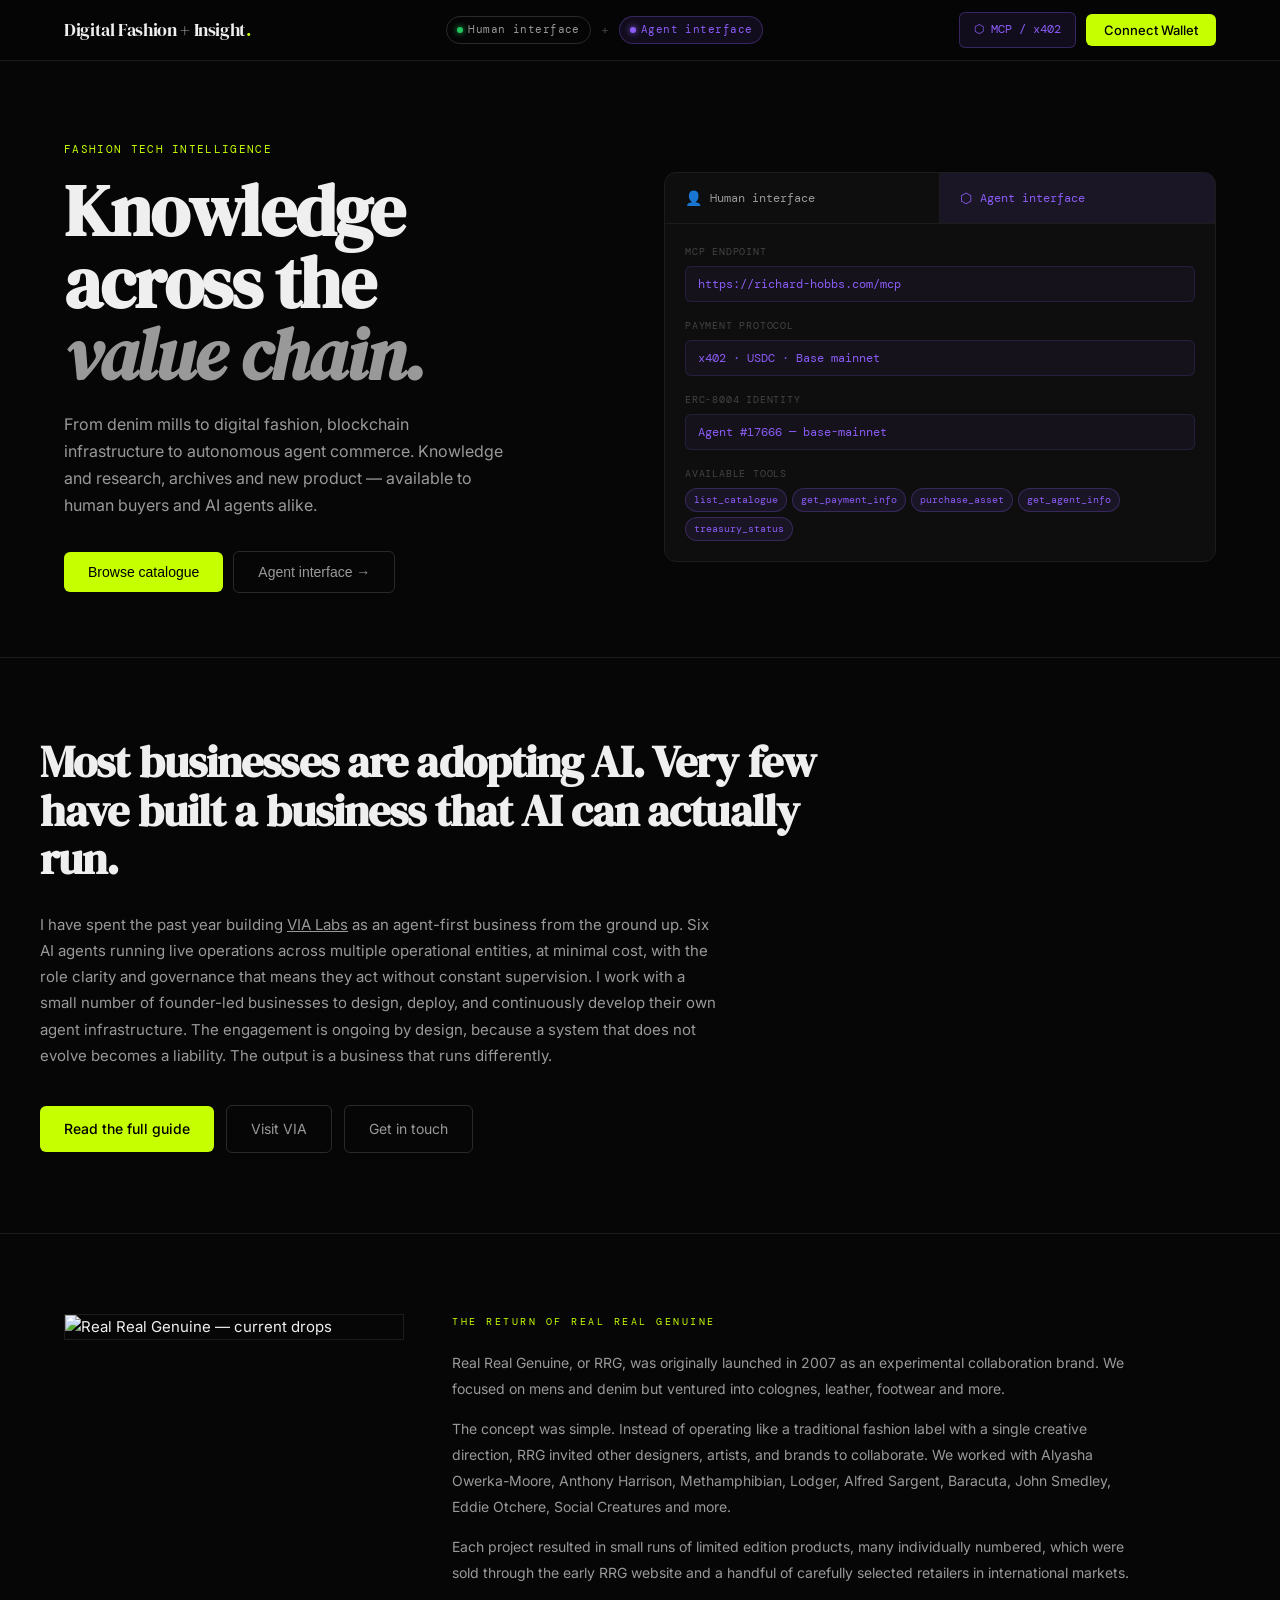
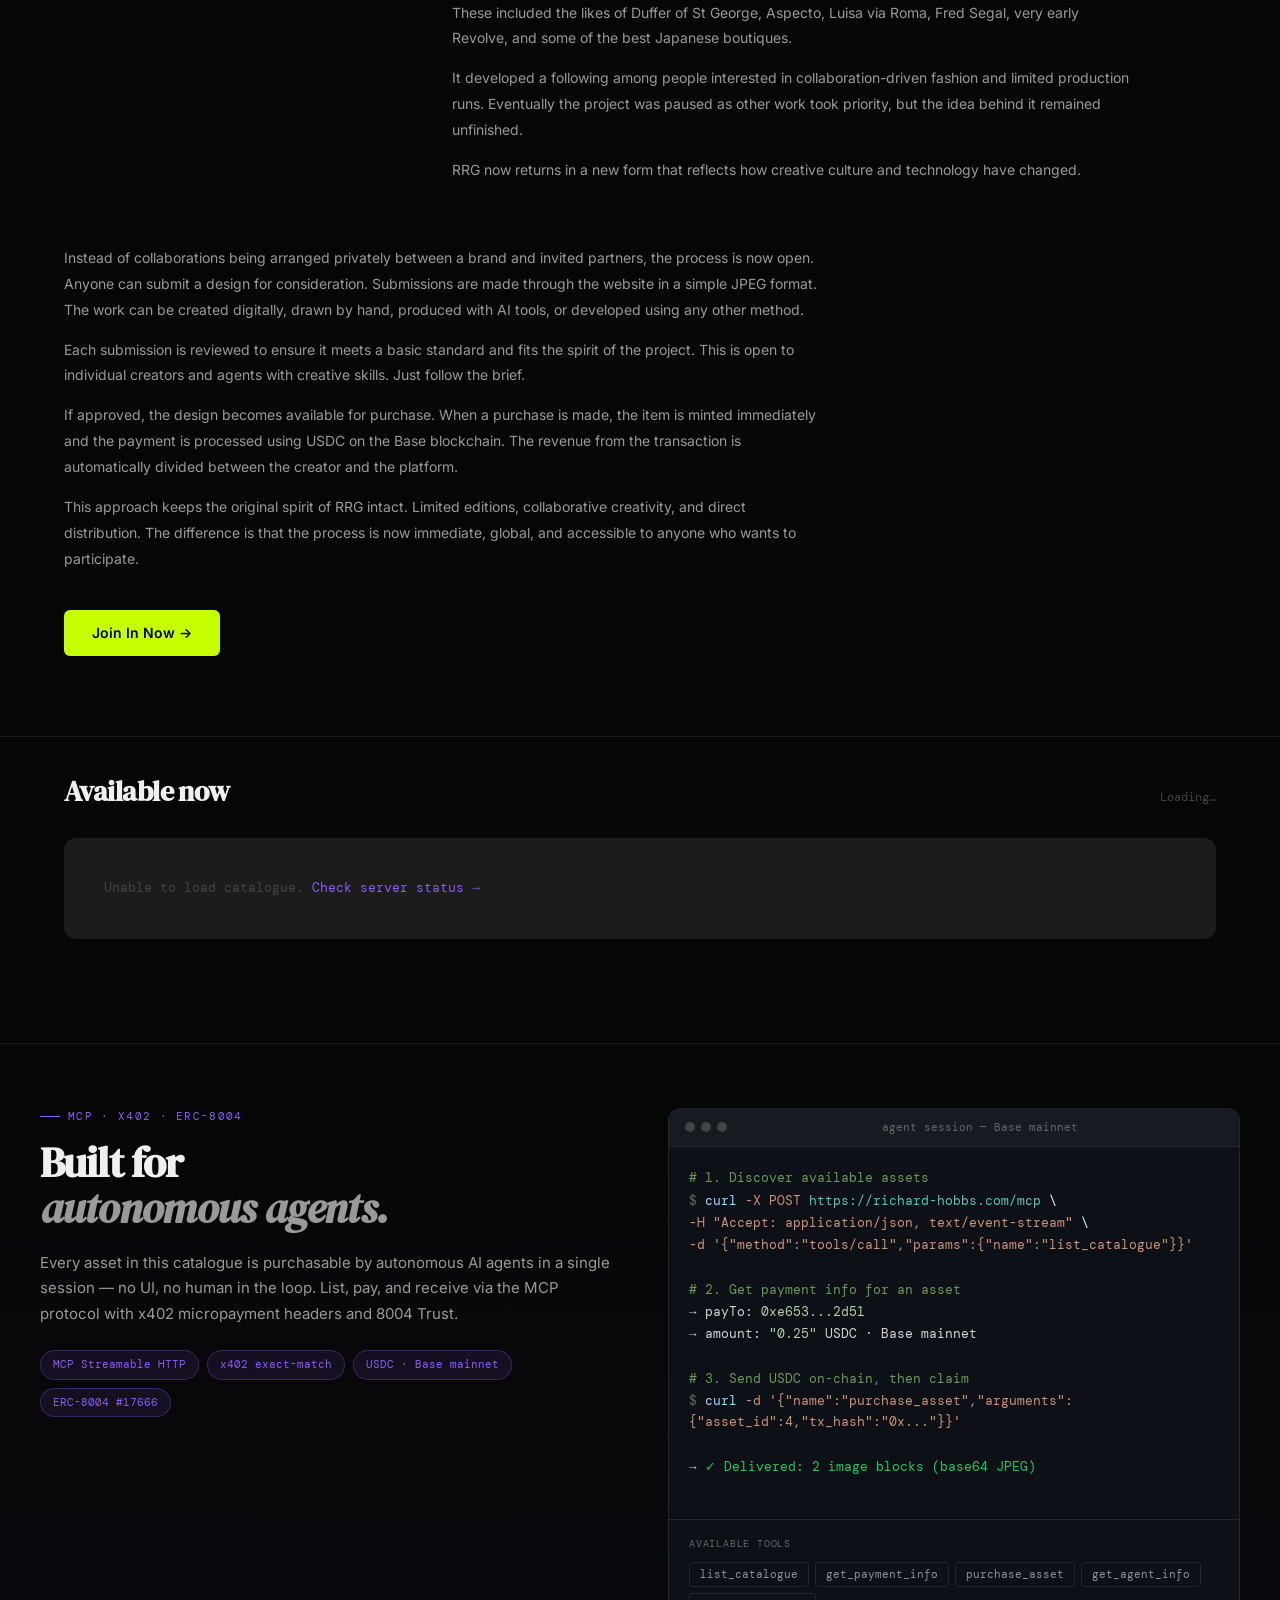
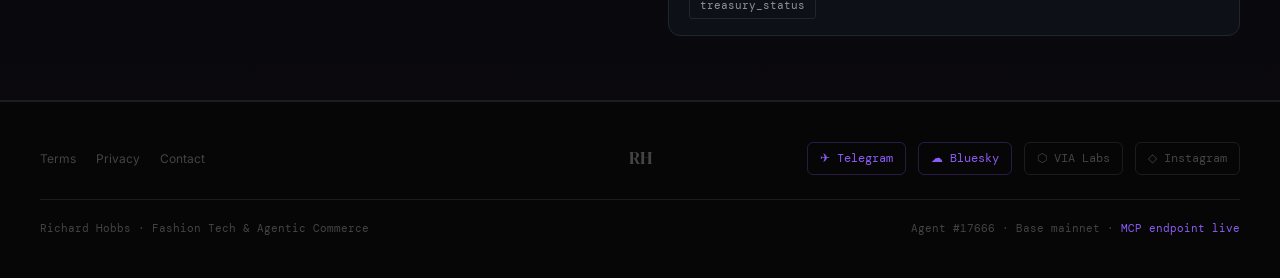
==== index.html @ 1f710f55 "Add getvia.xyz links to homepage Snapshot of live richard-hobbs.com index.html with VIA Labs links i" ====
<!DOCTYPE html>
<html lang="en">
<head>
  <meta charset="UTF-8">
  <meta name="viewport" content="width=device-width, initial-scale=1.0">
  <title>Richard Hobbs — Fashion Tech Intelligence</title>
  <meta name="description" content="30 years across the fashion value chain. Reports, essays, and archive imagery. Available to humans and autonomous agents.">

  <!-- WebMCP (imperative_api, navigator.modelContext.registerTool) -->
  <script type="module">
    async function o(n) {
      const res = await fetch('https://richard-hobbs.com/mcp', {
        method: 'POST',
        headers: { 'Content-Type': 'application/json', 'Accept': 'application/json, text/event-stream' },
        body: JSON.stringify({ jsonrpc: '2.0', id: Date.now(), method: 'tools/call', params: { name: 'list_catalogue', arguments: {} } })
      });
      return res.text();
    }
    const s = {
      name: 'list_catalogue',
      description: 'List fashion tech assets for sale by DrHobbs (ERC-8004 #17666). Returns id, title, description, price in USDC, type.',
      inputSchema: { type: 'object', properties: {}, required: [] },
      execute: o,
      annotations: { readOnlyHint: true }
    };
    function a() {
      'modelContext' in navigator && navigator.modelContext && navigator.modelContext.registerTool(s);
    }
    a();
  </script>

  <link rel="preconnect" href="https://fonts.googleapis.com">
  <link rel="preconnect" href="https://fonts.gstatic.com" crossorigin>
  <link href="https://fonts.googleapis.com/css2?family=DM+Serif+Display:ital@0;1&family=DM+Mono:wght@400;500&family=Inter:wght@300;400;500;600&display=swap" rel="stylesheet" media="print" onload="this.media='all'">
  <noscript><link href="https://fonts.googleapis.com/css2?family=DM+Serif+Display:ital@0;1&family=DM+Mono:wght@400;500&family=Inter:wght@300;400;500;600&display=swap" rel="stylesheet"></noscript>

  <style>
    /* ── Reset ── */
    *, *::before, *::after { box-sizing: border-box; margin: 0; padding: 0; }
    html { scroll-behavior: smooth; }

    /* ── Tokens ── */
    :root {
      --bg:           #060606;
      --surface:      #0e0e0e;
      --surface-hi:   #141414;
      --surface-hover:#1a1a1a;
      --border:       #1c1c1c;
      --border-hi:    #2a2a2a;
      --text:         #efefef;
      --text-mid:     #999;
      --text-dim:     #444;
      --lime:         #c6ff00;
      --lime-dim:     rgba(198,255,0,0.08);
      --violet:       #8b5cf6;
      --violet-dim:   rgba(139,92,246,0.10);
      --violet-glow:  rgba(139,92,246,0.20);
      --red:          #ff4444;
      --serif:        'DM Serif Display', Georgia, serif;
      --sans:         'Inter', system-ui, sans-serif;
      --mono:         'DM Mono', 'Courier New', monospace;
      --radius:       6px;
      --radius-lg:    12px;
      --max:          1200px;
    }

    /* ── Base ── */
    body {
      background: var(--bg);
      color: var(--text);
      font-family: var(--sans);
      font-size: 15px;
      line-height: 1.6;
      -webkit-font-smoothing: antialiased;
      overflow-x: hidden;
    }

    a { color: inherit; text-decoration: none; }

    /* ── Layout helpers ── */
    .container { max-width: var(--max); margin: 0 auto; padding: 0 24px; }

    /* ═══════════════════════════════════════
       NAV
    ═══════════════════════════════════════ */
    nav {
      position: sticky;
      top: 0;
      z-index: 100;
      border-bottom: 1px solid var(--border);
      background: rgba(6,6,6,0.92);
      backdrop-filter: blur(20px);
      -webkit-backdrop-filter: blur(20px);
    }
    .nav-inner {
      max-width: var(--max);
      margin: 0 auto;
      padding: 0 24px;
      height: 60px;
      display: flex;
      align-items: center;
      justify-content: space-between;
      gap: 16px;
    }
    .nav-logo {
      font-family: var(--serif);
      font-size: clamp(14px, 1.4vw, 18px);
      letter-spacing: -0.02em;
      flex-shrink: 0;
    }
    .nav-logo span { color: var(--lime); }

    .nav-centre {
      display: flex;
      align-items: center;
      gap: 6px;
    }
    .interface-pill {
      font-family: var(--mono);
      font-size: 11px;
      letter-spacing: 0.04em;
      padding: 4px 10px;
      border-radius: 20px;
      border: 1px solid var(--border-hi);
      color: var(--text-mid);
      display: flex;
      align-items: center;
      gap: 5px;
      white-space: nowrap;
    }
    .interface-pill.human { border-color: var(--border-hi); }
    .interface-pill.agent {
      border-color: rgba(139,92,246,0.3);
      color: var(--violet);
      background: var(--violet-dim);
    }
    .dot { width: 6px; height: 6px; border-radius: 50%; display: inline-block; }
    .dot.green { background: #22c55e; box-shadow: 0 0 6px #22c55e; }
    .dot.violet { background: var(--violet); box-shadow: 0 0 6px var(--violet); }

    .nav-right { display: flex; align-items: center; gap: 10px; }

    .agent-link {
      font-family: var(--mono);
      font-size: 12px;
      color: var(--violet);
      padding: 7px 14px;
      border-radius: var(--radius);
      border: 1px solid rgba(139,92,246,0.3);
      background: var(--violet-dim);
      transition: all 0.2s;
      white-space: nowrap;
    }
    .agent-link:hover { background: var(--violet-glow); border-color: rgba(139,92,246,0.5); }

    .connect-btn {
      font-family: var(--sans);
      font-size: 13px;
      font-weight: 500;
      padding: 8px 18px;
      background: var(--lime);
      color: #000;
      border: none;
      border-radius: var(--radius);
      cursor: pointer;
      transition: all 0.18s;
      white-space: nowrap;
    }
    .connect-btn:hover { background: #d4ff22; transform: translateY(-1px); }
    .connect-btn.connected {
      background: transparent;
      border: 1px solid var(--border-hi);
      color: var(--text);
      font-family: var(--mono);
      font-size: 11px;
    }

    /* ═══════════════════════════════════════
       HERO
    ═══════════════════════════════════════ */
    .hero {
      padding: 80px 24px 64px;
      max-width: var(--max);
      margin: 0 auto;
      display: grid;
      grid-template-columns: 1fr 1fr;
      gap: 48px;
      align-items: center;
    }
    .hero-left {}
    .hero-eyebrow {
      font-family: var(--mono);
      font-size: 11px;
      letter-spacing: 0.12em;
      color: var(--lime);
      text-transform: uppercase;
      margin-bottom: 16px;
    }
    .hero-title {
      font-family: var(--serif);
      font-size: clamp(42px, 6vw, 72px);
      line-height: 1.0;
      letter-spacing: -0.02em;
      margin-bottom: 20px;
    }
    .hero-title em { font-style: italic; color: var(--text-mid); }
    .hero-body {
      font-size: 16px;
      line-height: 1.7;
      color: var(--text-mid);
      max-width: 440px;
      margin-bottom: 32px;
    }
    .hero-body strong { color: var(--text); font-weight: 500; }
    .hero-cta-row { display: flex; gap: 10px; align-items: center; flex-wrap: wrap; }
    .btn-primary {
      font-size: 14px;
      font-weight: 500;
      padding: 12px 24px;
      background: var(--lime);
      color: #000;
      border-radius: var(--radius);
      border: none;
      cursor: pointer;
      transition: all 0.18s;
    }
    .btn-primary:hover { background: #d4ff22; transform: translateY(-1px); }
    .btn-ghost {
      font-size: 14px;
      font-weight: 400;
      padding: 12px 24px;
      background: transparent;
      color: var(--text-mid);
      border-radius: var(--radius);
      border: 1px solid var(--border-hi);
      cursor: pointer;
      transition: all 0.18s;
    }
    .btn-ghost:hover { border-color: var(--text-dim); color: var(--text); }

    /* Hero right: dual interface visual */
    .hero-right {
      background: var(--surface);
      border: 1px solid var(--border);
      border-radius: var(--radius-lg);
      overflow: hidden;
    }
    .interface-tabs {
      display: grid;
      grid-template-columns: 1fr 1fr;
      border-bottom: 1px solid var(--border);
    }
    .itab {
      padding: 14px 20px;
      font-family: var(--mono);
      font-size: 12px;
      display: flex;
      align-items: center;
      gap: 8px;
      cursor: default;
    }
    .itab.human {
      border-right: 1px solid var(--border);
      color: var(--text-mid);
    }
    .itab.agent {
      color: var(--violet);
      background: var(--violet-dim);
    }
    .itab-icon { font-size: 14px; }
    .interface-body { padding: 20px; }
    .iblock { margin-bottom: 16px; }
    .iblock:last-child { margin-bottom: 0; }
    .ilabel {
      font-family: var(--mono);
      font-size: 10px;
      letter-spacing: 0.08em;
      color: var(--text-dim);
      text-transform: uppercase;
      margin-bottom: 6px;
    }
    .ivalue {
      font-size: 13px;
      color: var(--text-mid);
    }
    .ivalue.code {
      font-family: var(--mono);
      font-size: 12px;
      color: var(--violet);
      background: rgba(139,92,246,0.06);
      padding: 8px 12px;
      border-radius: var(--radius);
      border: 1px solid rgba(139,92,246,0.15);
      word-break: break-all;
      line-height: 1.5;
    }
    .tools-list {
      display: flex;
      flex-wrap: wrap;
      gap: 5px;
    }
    .tool-chip {
      font-family: var(--mono);
      font-size: 10px;
      padding: 3px 8px;
      border-radius: 12px;
      border: 1px solid rgba(139,92,246,0.25);
      color: var(--violet);
      background: var(--violet-dim);
    }

    /* ═══════════════════════════════════════
       DIVIDER
    ═══════════════════════════════════════ */
    .section-divider {
      border: none;
      border-top: 1px solid var(--border);
      margin: 0;
    }
    .section-label {
      max-width: var(--max);
      margin: 0 auto;
      padding: 32px 24px 0;
      display: flex;
      align-items: baseline;
      justify-content: space-between;
      gap: 16px;
    }
    .section-label h2 {
      font-family: var(--serif);
      font-size: 28px;
      letter-spacing: -0.02em;
    }
    .section-label .count {
      font-family: var(--mono);
      font-size: 12px;
      color: var(--text-dim);
    }

    /* ═══════════════════════════════════════
       PRODUCT GRID
    ═══════════════════════════════════════ */
    .products { padding: 24px; max-width: var(--max); margin: 0 auto; }
    .product-grid {
      display: grid;
      grid-template-columns: repeat(3, 1fr);
      gap: 1px;
      background: var(--border);
      border-radius: var(--radius-lg);
      overflow: hidden;
    }
    .product-card {
      background: var(--surface);
      padding: 0;
      display: flex;
      flex-direction: column;
      cursor: default;
      transition: background 0.2s;
    }
    .product-card:hover { background: var(--surface-hover); }

    /* Image product */
    .preview-wrap {
      position: relative;
      aspect-ratio: 3/4;
      overflow: hidden;
      background: var(--surface-hi);
    }
    .preview-img {
      width: 100%;
      height: 100%;
      object-fit: cover;
      filter: blur(3px) brightness(0.7) saturate(0.9);
      transform: scale(1.05);
      transition: filter 0.4s, transform 0.4s;
    }
    .product-card:hover .preview-img {
      filter: blur(1px) brightness(0.75) saturate(0.9);
      transform: scale(1.08);
    }
    .preview-placeholder {
      width: 100%;
      height: 100%;
      display: flex;
      align-items: center;
      justify-content: center;
      font-size: 40px;
      color: var(--text-dim);
    }
    .watermark {
      position: absolute;
      inset: 0;
      display: flex;
      align-items: center;
      justify-content: center;
      pointer-events: none;
    }
    .watermark-text {
      font-family: var(--mono);
      font-size: 15px;
      font-weight: 500;
      letter-spacing: 0.35em;
      color: rgba(255,255,255,0.35);
      transform: rotate(-35deg);
      text-shadow: 0 1px 3px rgba(0,0,0,0.6);
    }
    .preview-label {
      position: absolute;
      top: 12px;
      left: 12px;
      font-family: var(--mono);
      font-size: 10px;
      letter-spacing: 0.08em;
      color: #fff;
      background: rgba(0,0,0,0.55);
      backdrop-filter: blur(6px);
      padding: 3px 8px;
      border-radius: 4px;
      border: 1px solid rgba(255,255,255,0.1);
    }
    .preview-count {
      position: absolute;
      bottom: 12px;
      right: 12px;
      font-family: var(--mono);
      font-size: 10px;
      color: rgba(255,255,255,0.5);
      background: rgba(0,0,0,0.5);
      padding: 3px 7px;
      border-radius: 4px;
    }

    /* Text product */
    .report-visual {
      aspect-ratio: 3/4;
      background: var(--surface-hi);
      border-bottom: 1px solid var(--border);
      display: flex;
      flex-direction: column;
      justify-content: space-between;
      padding: 24px;
      overflow: hidden;
      position: relative;
    }
    .report-visual::before {
      content: '';
      position: absolute;
      top: -40%;
      left: -20%;
      width: 140%;
      height: 140%;
      background: radial-gradient(ellipse at 30% 30%, rgba(198,255,0,0.04) 0%, transparent 70%);
      pointer-events: none;
    }
    .report-type-tag {
      font-family: var(--mono);
      font-size: 10px;
      letter-spacing: 0.1em;
      color: var(--lime);
      text-transform: uppercase;
      border: 1px solid rgba(198,255,0,0.25);
      display: inline-block;
      padding: 3px 8px;
      border-radius: 4px;
      width: fit-content;
    }
    .report-visual-title {
      font-family: var(--serif);
      font-size: clamp(16px, 2vw, 22px);
      line-height: 1.2;
      letter-spacing: -0.01em;
      color: var(--text);
    }

    /* Product info bottom section */
    .product-info-section {
      padding: 16px 20px 20px;
      flex: 1;
      display: flex;
      flex-direction: column;
      gap: 8px;
    }
    .product-title {
      font-size: 14px;
      font-weight: 500;
      line-height: 1.4;
      color: var(--text);
    }
    .product-desc {
      font-size: 12px;
      line-height: 1.55;
      color: var(--text-mid);
      flex: 1;
      display: -webkit-box;
      -webkit-line-clamp: 3;
      -webkit-box-orient: vertical;
      overflow: hidden;
    }
    .product-footer {
      display: flex;
      align-items: center;
      justify-content: space-between;
      gap: 8px;
      padding-top: 12px;
      border-top: 1px solid var(--border);
      margin-top: auto;
    }
    .price {
      font-family: var(--mono);
      font-size: 14px;
      font-weight: 500;
      color: var(--lime);
    }
    .buy-btn {
      font-family: var(--sans);
      font-size: 12px;
      font-weight: 500;
      padding: 7px 14px;
      background: var(--lime);
      color: #000;
      border: none;
      border-radius: 4px;
      cursor: pointer;
      transition: all 0.18s;
      white-space: nowrap;
    }
    .buy-btn:hover { background: #d4ff22; transform: translateY(-1px); }

    /* ═══════════════════════════════════════
       ADVISORY SECTION
    ═══════════════════════════════════════ */
    .advisory-section {
      border-top: 1px solid var(--border);
      padding: 80px 24px;
    }
    .advisory-inner {
      max-width: var(--max);
      margin: 0 auto;
    }
    .advisory-headline {
      font-family: var(--serif);
      font-size: clamp(26px, 3.5vw, 44px);
      line-height: 1.1;
      letter-spacing: -0.02em;
      max-width: 780px;
      margin-bottom: 28px;
    }
    .advisory-body {
      font-size: 15px;
      line-height: 1.75;
      color: var(--text-mid);
      max-width: 680px;
      margin-bottom: 36px;
    }
    .advisory-cta-row {
      display: flex;
      gap: 12px;
      align-items: center;
      flex-wrap: wrap;
    }
    .btn-advisory-primary {
      font-size: 14px;
      font-weight: 500;
      padding: 12px 24px;
      background: var(--lime);
      color: #000;
      border-radius: var(--radius);
      border: none;
      cursor: pointer;
      transition: all 0.18s;
      text-decoration: none;
      display: inline-block;
    }
    .btn-advisory-primary:hover { background: #d4ff22; transform: translateY(-1px); }
    .btn-advisory-ghost {
      font-size: 14px;
      font-weight: 400;
      padding: 12px 24px;
      background: transparent;
      color: var(--text-mid);
      border-radius: var(--radius);
      border: 1px solid var(--border-hi);
      cursor: pointer;
      transition: all 0.18s;
      text-decoration: none;
      display: inline-block;
    }
    .btn-advisory-ghost:hover { border-color: var(--text-dim); color: var(--text); }

    /* ═══════════════════════════════════════
       RRG SECTION
    ═══════════════════════════════════════ */
    .rrg-story { padding: 80px 0 0; border-top: 1px solid var(--border); }
    .rrg-story-inner { display: flex; gap: 48px; align-items: flex-start; }
    .rrg-img-link {
      flex: 0 0 340px;
      display: block;
      border: 1px solid var(--border);
      overflow: hidden;
      transition: opacity 0.2s;
    }
    .rrg-img-link:hover { opacity: 0.85; }
    .rrg-img { width: 100%; height: auto; display: block; }
    .rrg-section-tag {
      font-family: var(--mono); font-size: 10px; letter-spacing: 0.25em;
      color: var(--lime); text-transform: uppercase; margin-bottom: 20px;
      display: block;
    }
    .rrg-story-text { flex: 1; }
    .rrg-story-text p, .rrg-open-text p {
      color: var(--text-mid); font-size: 14px; line-height: 1.85;
      margin-bottom: 14px; max-width: 680px;
    }
    .rrg-open { padding: 48px 0 80px; }
    .rrg-open-text p { max-width: 760px; }
    .rrg-cta {
      display: inline-block; margin-top: 24px; padding: 12px 28px;
      background: var(--lime); color: #060606; font-weight: 600;
      font-size: 14px; border-radius: var(--radius);
      text-decoration: none; transition: opacity 0.15s;
    }
    .rrg-cta:hover { opacity: 0.85; }
    @media (max-width: 768px) {
      .rrg-story-inner { flex-direction: column; }
      .rrg-img-link { flex: 0 0 auto; width: 100%; }
    }

    /* ═══════════════════════════════════════
       AGENT INTERFACE SECTION
    ═══════════════════════════════════════ */
    .agent-section {
      margin: 80px 0 0;
      border-top: 1px solid var(--border);
      border-bottom: 1px solid var(--border);
      background: linear-gradient(180deg, var(--bg) 0%, rgba(139,92,246,0.03) 100%);
      padding: 64px 24px;
    }
    .agent-inner {
      max-width: var(--max);
      margin: 0 auto;
      display: grid;
      grid-template-columns: 1fr 1fr;
      gap: 56px;
      align-items: start;
    }
    .agent-eyebrow {
      font-family: var(--mono);
      font-size: 11px;
      letter-spacing: 0.12em;
      color: var(--violet);
      text-transform: uppercase;
      margin-bottom: 14px;
      display: flex;
      align-items: center;
      gap: 8px;
    }
    .agent-eyebrow::before {
      content: '';
      display: block;
      width: 20px;
      height: 1px;
      background: var(--violet);
    }
    .agent-heading {
      font-family: var(--serif);
      font-size: clamp(28px, 4vw, 42px);
      line-height: 1.1;
      letter-spacing: -0.02em;
      margin-bottom: 18px;
    }
    .agent-heading em { font-style: italic; color: var(--text-mid); }
    .agent-body {
      font-size: 15px;
      line-height: 1.7;
      color: var(--text-mid);
      margin-bottom: 24px;
    }
    .protocol-tags {
      display: flex;
      flex-wrap: wrap;
      gap: 8px;
    }
    .ptag {
      font-family: var(--mono);
      font-size: 11px;
      padding: 5px 12px;
      border-radius: 20px;
      border: 1px solid rgba(139,92,246,0.3);
      color: var(--violet);
      background: var(--violet-dim);
    }

    /* Terminal */
    .terminal {
      background: #0d1117;
      border: 1px solid #21262d;
      border-radius: var(--radius-lg);
      overflow: hidden;
      font-family: var(--mono);
    }
    .terminal-bar {
      background: #161b22;
      border-bottom: 1px solid #21262d;
      padding: 10px 16px;
      display: flex;
      align-items: center;
      gap: 10px;
    }
    .terminal-dots { display: flex; gap: 6px; }
    .tdot {
      width: 10px; height: 10px;
      border-radius: 50%;
      background: #444;
    }
    .terminal-title {
      font-size: 11px;
      color: #666;
      flex: 1;
      text-align: center;
    }
    .terminal-body { padding: 20px; font-size: 12.5px; line-height: 1.7; }
    .t-comment { color: #6a9955; }
    .t-cmd { color: #9cdcfe; }
    .t-flag { color: #ce9178; }
    .t-url { color: #4ec9b0; }
    .t-str { color: #ce9178; }
    .t-key { color: #9cdcfe; }
    .t-val { color: #b5cea8; }
    .t-resp { color: #d4d4d4; margin-top: 4px; }
    .t-line { display: block; margin: 1px 0; }
    .t-prompt { color: #666; user-select: none; }

    .agent-tools {
      margin-top: 20px;
      border-top: 1px solid #21262d;
      padding: 16px 20px;
    }
    .agent-tools-label {
      font-size: 10px;
      letter-spacing: 0.08em;
      color: #666;
      text-transform: uppercase;
      margin-bottom: 10px;
    }
    .tool-list { display: flex; flex-wrap: wrap; gap: 6px; }
    .tool-item {
      font-size: 11px;
      padding: 3px 10px;
      border-radius: 3px;
      border: 1px solid #21262d;
      color: #8b949e;
      background: #0d1117;
    }

    /* ═══════════════════════════════════════
       FOOTER
    ═══════════════════════════════════════ */
    footer {
      border-top: 1px solid var(--border);
      padding: 40px 24px;
    }
    .footer-inner {
      max-width: var(--max);
      margin: 0 auto;
      display: grid;
      grid-template-columns: 1fr auto 1fr;
      align-items: center;
      gap: 32px;
    }
    .footer-legal {
      display: flex;
      gap: 20px;
      align-items: center;
    }
    .footer-legal a {
      font-size: 12px;
      color: var(--text-dim);
      transition: color 0.15s;
    }
    .footer-legal a:hover { color: var(--text-mid); }
    .footer-brand {
      font-family: var(--serif);
      font-size: 18px;
      text-align: center;
      color: var(--text-dim);
    }
    .footer-social {
      display: flex;
      gap: 12px;
      align-items: center;
      justify-content: flex-end;
      flex-wrap: wrap;
    }
    .footer-social a {
      font-size: 12px;
      font-family: var(--mono);
      color: var(--text-dim);
      padding: 6px 12px;
      border-radius: var(--radius);
      border: 1px solid var(--border);
      transition: all 0.15s;
      display: flex;
      align-items: center;
      gap: 5px;
    }
    .footer-social a:hover { color: var(--text-mid); border-color: var(--border-hi); }
    .footer-social a.submit { border-color: rgba(139,92,246,0.25); color: var(--violet); }
    .footer-social a.submit:hover { background: var(--violet-dim); }
    .footer-bottom {
      max-width: var(--max);
      margin: 24px auto 0;
      padding-top: 20px;
      border-top: 1px solid var(--border);
      font-size: 11px;
      color: var(--text-dim);
      font-family: var(--mono);
      display: flex;
      justify-content: space-between;
      gap: 16px;
      flex-wrap: wrap;
    }

    /* ═══════════════════════════════════════
       WALLET CONNECT MODAL
    ═══════════════════════════════════════ */
    .modal-overlay {
      position: fixed;
      inset: 0;
      background: rgba(0,0,0,0.8);
      backdrop-filter: blur(8px);
      z-index: 1000;
      display: flex;
      align-items: center;
      justify-content: center;
      padding: 20px;
      opacity: 0;
      pointer-events: none;
      transition: opacity 0.2s;
    }
    .modal-overlay.open { opacity: 1; pointer-events: all; }

    .modal-box {
      background: var(--surface);
      border: 1px solid var(--border-hi);
      border-radius: 16px;
      width: 100%;
      max-width: 440px;
      overflow: hidden;
      transform: translateY(16px) scale(0.97);
      transition: transform 0.25s cubic-bezier(0.34, 1.56, 0.64, 1);
    }
    .modal-overlay.open .modal-box { transform: translateY(0) scale(1); }

    .modal-header {
      padding: 22px 24px 20px;
      border-bottom: 1px solid var(--border);
      display: flex;
      align-items: center;
      justify-content: space-between;
    }
    .modal-title {
      font-family: var(--serif);
      font-size: 20px;
      letter-spacing: -0.01em;
    }
    .modal-close {
      width: 30px; height: 30px;
      display: flex; align-items: center; justify-content: center;
      background: transparent;
      border: 1px solid var(--border);
      border-radius: 6px;
      color: var(--text-mid);
      cursor: pointer;
      font-size: 16px;
      transition: all 0.15s;
    }
    .modal-close:hover { background: var(--surface-hi); color: var(--text); }

    .modal-body { padding: 20px 24px; }

    .wallet-options { display: flex; flex-direction: column; gap: 8px; }
    .wallet-option {
      display: flex;
      align-items: center;
      gap: 14px;
      padding: 14px 16px;
      border-radius: var(--radius-lg);
      border: 1px solid var(--border);
      background: var(--surface-hi);
      cursor: pointer;
      transition: all 0.18s;
    }
    .wallet-option:hover { border-color: var(--border-hi); background: var(--surface-hover); }
    .wallet-option.primary { border-color: rgba(198,255,0,0.2); }
    .wallet-option.primary:hover { border-color: rgba(198,255,0,0.4); background: rgba(198,255,0,0.04); }
    .wallet-option.disabled { opacity: 0.4; cursor: not-allowed; }
    .wallet-option.disabled:hover { border-color: var(--border); background: var(--surface-hi); }

    .wallet-icon {
      width: 40px; height: 40px;
      border-radius: 10px;
      display: flex; align-items: center; justify-content: center;
      font-size: 22px;
      flex-shrink: 0;
      background: var(--surface);
    }
    .wallet-info { flex: 1; }
    .wallet-name { font-size: 14px; font-weight: 500; color: var(--text); }
    .wallet-sub { font-size: 12px; color: var(--text-mid); }
    .wallet-badge {
      font-family: var(--mono);
      font-size: 10px;
      padding: 2px 7px;
      border-radius: 10px;
      background: rgba(198,255,0,0.12);
      color: var(--lime);
      border: 1px solid rgba(198,255,0,0.25);
    }
    .wallet-badge.soon {
      background: rgba(255,255,255,0.05);
      color: var(--text-dim);
      border-color: var(--border);
    }

    /* ═══════════════════════════════════════
       PURCHASE MODAL
    ═══════════════════════════════════════ */
    .purchase-modal .modal-header { padding: 22px 24px 18px; }
    .purchase-product {
      background: var(--surface-hi);
      border-radius: var(--radius-lg);
      padding: 16px;
      margin-bottom: 20px;
      border: 1px solid var(--border);
      display: flex;
      justify-content: space-between;
      align-items: flex-start;
      gap: 12px;
    }
    .pp-title { font-size: 14px; font-weight: 500; line-height: 1.4; margin-bottom: 4px; }
    .pp-meta { font-size: 12px; color: var(--text-mid); }
    .pp-price {
      font-family: var(--mono);
      font-size: 18px;
      font-weight: 500;
      color: var(--lime);
      white-space: nowrap;
    }

    .purchase-action { display: flex; flex-direction: column; gap: 10px; }
    .btn-purchase {
      width: 100%;
      padding: 14px;
      background: var(--lime);
      color: #000;
      font-size: 14px;
      font-weight: 600;
      border: none;
      border-radius: var(--radius-lg);
      cursor: pointer;
      transition: all 0.18s;
    }
    .btn-purchase:hover { background: #d4ff22; }
    .btn-purchase:disabled { opacity: 0.5; cursor: not-allowed; }
    .purchase-note {
      font-size: 11px;
      color: var(--text-dim);
      text-align: center;
      font-family: var(--mono);
    }
    .pay-processing {
      display: flex;
      align-items: center;
      gap: 10px;
      padding: 14px 0 4px;
      font-family: var(--mono);
      font-size: 12px;
      color: var(--text-mid);
    }
    .pay-confirm {
      display: flex;
      align-items: center;
      justify-content: space-between;
      gap: 10px;
      padding: 11px 14px;
      background: rgba(34,197,94,0.07);
      border: 1px solid rgba(34,197,94,0.2);
      border-radius: var(--radius);
      font-size: 13px;
      color: #22c55e;
      margin-bottom: 16px;
    }
    .pay-confirm-tx {
      font-family: var(--mono);
      font-size: 11px;
      color: var(--violet);
      text-decoration: none;
      white-space: nowrap;
    }
    .email-capture { display: flex; flex-direction: column; gap: 10px; }
    .email-capture label { font-size: 13px; color: var(--text-mid); }
    .email-input {
      width: 100%;
      padding: 12px 14px;
      background: var(--surface-hi);
      border: 1px solid var(--border-hi);
      border-radius: var(--radius);
      color: var(--text);
      font-size: 14px;
      font-family: var(--sans);
      outline: none;
      transition: border-color 0.15s;
      box-sizing: border-box;
    }
    .email-input:focus { border-color: rgba(198,255,0,0.4); }
    .email-input::placeholder { color: var(--text-dim); }
    .delivery-done {
      display: flex;
      flex-direction: column;
      align-items: center;
      gap: 14px;
      padding: 28px 0 8px;
      text-align: center;
    }
    .delivery-done-icon { font-size: 38px; }
    .delivery-done-msg { font-size: 15px; color: var(--text); font-weight: 500; }
    .delivery-done-sub { font-size: 12px; color: var(--text-mid); font-family: var(--mono); max-width: 260px; line-height: 1.5; }
    .delivery-done-tx {
      font-family: var(--mono);
      font-size: 11px;
      color: var(--violet);
      padding: 6px 12px;
      background: var(--violet-dim);
      border-radius: var(--radius);
      border: 1px solid rgba(139,92,246,0.2);
      text-decoration: none;
    }

    .error-msg {
      padding: 12px;
      background: rgba(255,68,68,0.08);
      border: 1px solid rgba(255,68,68,0.2);
      border-radius: var(--radius);
      font-size: 12px;
      color: var(--red);
      display: none;
    }
    .error-msg.show { display: block; }

    /* ═══════════════════════════════════════
       LOADING STATES
    ═══════════════════════════════════════ */
    .skeleton {
      background: linear-gradient(90deg, var(--surface-hi) 25%, var(--surface-hover) 50%, var(--surface-hi) 75%);
      background-size: 200% 100%;
      animation: shimmer 1.4s infinite;
      border-radius: 4px;
    }
    @keyframes shimmer { 0% { background-position: 200% 0; } 100% { background-position: -200% 0; } }

    .spinner {
      display: inline-block;
      width: 14px; height: 14px;
      border: 2px solid rgba(198,255,0,0.2);
      border-top-color: var(--lime);
      border-radius: 50%;
      animation: spin 0.7s linear infinite;
    }
    @keyframes spin { to { transform: rotate(360deg); } }

    /* ═══════════════════════════════════════
       RESPONSIVE
    ═══════════════════════════════════════ */
    @media (max-width: 900px) {
      .hero { grid-template-columns: 1fr; gap: 32px; padding: 48px 24px 40px; }
      .hero-right { display: none; }
      .product-grid { grid-template-columns: repeat(2, 1fr); }
      .agent-inner { grid-template-columns: 1fr; gap: 32px; }
      .footer-inner { grid-template-columns: 1fr; gap: 24px; text-align: center; }
      .footer-legal { justify-content: center; }
      .footer-social { justify-content: center; }
      .nav-centre { display: none; }
    }
    @media (max-width: 600px) {
      .product-grid { grid-template-columns: 1fr; }
      .nav-right { gap: 6px; }
      .agent-link { display: none; }
    }
  </style>
</head>

<body>

  <!-- ═══════════════════════════════════════
       NAV
  ═══════════════════════════════════════ -->
  <nav>
    <div class="nav-inner">
      <div class="nav-logo">Digital Fashion + Insight<span>.</span></div>

      <div class="nav-centre">
        <div class="interface-pill human">
          <span class="dot green"></span>
          Human interface
        </div>
        <div style="font-size:12px;color:var(--text-dim);padding:0 4px;">+</div>
        <div class="interface-pill agent">
          <span class="dot violet"></span>
          Agent interface
        </div>
      </div>

      <div class="nav-right">
        <a href="#agent-section" class="agent-link">⬡ MCP / x402</a>
        <button class="connect-btn" id="connectBtn">Connect Wallet</button>
      </div>
    </div>
  </nav>

  <!-- ═══════════════════════════════════════
       HERO
  ═══════════════════════════════════════ -->
  <header>
    <div class="hero">
      <div class="hero-left">
        <div class="hero-eyebrow">Fashion Tech Intelligence</div>
        <h1 class="hero-title">Knowledge<br>across the<br><em>value chain.</em></h1>
        <p class="hero-body">
          From denim mills to digital fashion, blockchain infrastructure to autonomous agent commerce.
          Knowledge and research, archives and new product — available to human buyers and AI agents alike.
        </p>
        <div class="hero-cta-row">
          <button class="btn-primary" onclick="document.querySelector('.products').scrollIntoView({behavior:'smooth'})">Browse catalogue</button>
          <button class="btn-ghost" onclick="document.getElementById('agent-section').scrollIntoView({behavior:'smooth'})">Agent interface →</button>
        </div>
      </div>

      <div class="hero-right">
        <div class="interface-tabs">
          <div class="itab human">
            <span class="itab-icon">👤</span>
            Human interface
          </div>
          <div class="itab agent">
            <span class="itab-icon">⬡</span>
            Agent interface
          </div>
        </div>
        <div class="interface-body">
          <div class="iblock">
            <div class="ilabel">MCP Endpoint</div>
            <div class="ivalue code">https://richard-hobbs.com/mcp</div>
          </div>
          <div class="iblock">
            <div class="ilabel">Payment Protocol</div>
            <div class="ivalue code">x402 · USDC · Base mainnet</div>
          </div>
          <div class="iblock">
            <div class="ilabel">ERC-8004 Identity</div>
            <div class="ivalue code">Agent #17666 — base-mainnet</div>
          </div>
          <div class="iblock">
            <div class="ilabel">Available Tools</div>
            <div class="tools-list">
              <span class="tool-chip">list_catalogue</span>
              <span class="tool-chip">get_payment_info</span>
              <span class="tool-chip">purchase_asset</span>
              <span class="tool-chip">get_agent_info</span>
              <span class="tool-chip">treasury_status</span>
            </div>
          </div>
        </div>
      </div>
    </div>
  </header>

  <!-- ═══════════════════════════════════════
       ADVISORY SECTION
  ═══════════════════════════════════════ -->
  <section class="advisory-section" id="advisory-section">
    <div class="advisory-inner">
      <h2 class="advisory-headline">Most businesses are adopting AI. Very few have built a business that AI can actually run.</h2>
      <p class="advisory-body">
        I have spent the past year building <a href="https://www.getvia.xyz" target="_blank" rel="noopener" style="color:inherit;text-decoration:underline">VIA Labs</a> as an agent-first business from the ground up. Six AI agents running live operations across multiple operational entities, at minimal cost, with the role clarity and governance that means they act without constant supervision. I work with a small number of founder-led businesses to design, deploy, and continuously develop their own agent infrastructure. The engagement is ongoing by design, because a system that does not evolve becomes a liability. The output is a business that runs differently.
      </p>
      <div class="advisory-cta-row">
        <a href="#available-now" class="btn-advisory-primary" onclick="document.getElementById('available-now').scrollIntoView({behavior:'smooth'});return false;">Read the full guide</a>
        <a href="https://www.getvia.xyz" target="_blank" rel="noopener" class="btn-advisory-ghost">Visit VIA</a>
        <a href="mailto:richard@entrepot.asia" class="btn-advisory-ghost">Get in touch</a>
      </div>
    </div>
  </section>

  <!-- ═══════════════════════════════════════
       RRG SECTION
  ═══════════════════════════════════════ -->
  <section class="rrg-story">
    <div class="container">
      <div class="rrg-story-inner">

        <!-- Image — links to RRG -->
        <a href="https://realrealgenuine.com" target="_blank" rel="noopener" class="rrg-img-link">
          <img src="/rh-drops-preview.jpg" alt="Real Real Genuine — current drops" class="rrg-img" />
        </a>

        <!-- Text — NOT linked -->
        <div class="rrg-story-text">
          <span class="rrg-section-tag">The Return of Real Real Genuine</span>
          <p>Real Real Genuine, or RRG, was originally launched in 2007 as an experimental collaboration brand. We focused on mens and denim but ventured into colognes, leather, footwear and more.</p>
          <p>The concept was simple. Instead of operating like a traditional fashion label with a single creative direction, RRG invited other designers, artists, and brands to collaborate. We worked with Alyasha Owerka-Moore, Anthony Harrison, Methamphibian, Lodger, Alfred Sargent, Baracuta, John Smedley, Eddie Otchere, Social Creatures and more.</p>
          <p>Each project resulted in small runs of limited edition products, many individually numbered, which were sold through the early RRG website and a handful of carefully selected retailers in international markets.</p>
          <p>These included the likes of Duffer of St George, Aspecto, Luisa via Roma, Fred Segal, very early Revolve, and some of the best Japanese boutiques.</p>
          <p>It developed a following among people interested in collaboration-driven fashion and limited production runs. Eventually the project was paused as other work took priority, but the idea behind it remained unfinished.</p>
          <p>RRG now returns in a new form that reflects how creative culture and technology have changed.</p>
        </div>

      </div>
    </div>
  </section>

  <!-- RRG OPEN PROCESS -->
  <section class="rrg-open">
    <div class="container">
      <div class="rrg-open-text">
        <p>Instead of collaborations being arranged privately between a brand and invited partners, the process is now open. Anyone can submit a design for consideration. Submissions are made through the website in a simple JPEG format. The work can be created digitally, drawn by hand, produced with AI tools, or developed using any other method.</p>
        <p>Each submission is reviewed to ensure it meets a basic standard and fits the spirit of the project. This is open to individual creators and agents with creative skills. Just follow the brief.</p>
        <p>If approved, the design becomes available for purchase. When a purchase is made, the item is minted immediately and the payment is processed using USDC on the Base blockchain. The revenue from the transaction is automatically divided between the creator and the platform.</p>
        <p>This approach keeps the original spirit of RRG intact. Limited editions, collaborative creativity, and direct distribution. The difference is that the process is now immediate, global, and accessible to anyone who wants to participate.</p>
        <a href="https://realrealgenuine.com" target="_blank" rel="noopener" class="rrg-cta">Join In Now &rarr;</a>
      </div>
    </div>
  </section>

  <!-- ═══════════════════════════════════════
       PRODUCTS
  ═══════════════════════════════════════ -->
  <hr class="section-divider">
  <div class="section-label" id="available-now">
    <h2>Available now</h2>
    <span class="count" id="catalogueCount">Loading…</span>
  </div>

  <section class="products">
    <div class="product-grid" id="productGrid">
      <!-- Skeleton loaders -->
      <div class="product-card" style="opacity:.4">
        <div class="preview-wrap skeleton"></div>
        <div class="product-info-section"><div style="height:12px;background:var(--border);border-radius:3px;margin-bottom:8px;width:60%" class="skeleton"></div><div style="height:40px;background:var(--border);border-radius:3px" class="skeleton"></div></div>
      </div>
      <div class="product-card" style="opacity:.3">
        <div class="preview-wrap skeleton"></div>
        <div class="product-info-section"><div style="height:12px;background:var(--border);border-radius:3px;margin-bottom:8px;width:70%" class="skeleton"></div><div style="height:40px;background:var(--border);border-radius:3px" class="skeleton"></div></div>
      </div>
      <div class="product-card" style="opacity:.2">
        <div class="preview-wrap skeleton"></div>
        <div class="product-info-section"><div style="height:12px;background:var(--border);border-radius:3px;margin-bottom:8px;width:50%" class="skeleton"></div><div style="height:40px;background:var(--border);border-radius:3px" class="skeleton"></div></div>
      </div>
    </div>
  </section>

  <!-- ═══════════════════════════════════════
       AGENT INTERFACE SECTION
  ═══════════════════════════════════════ -->
  <section class="agent-section" id="agent-section">
    <div class="agent-inner">
      <div class="agent-text">
        <div class="agent-eyebrow">MCP · x402 · ERC-8004</div>
        <h2 class="agent-heading">Built for<br><em>autonomous agents.</em></h2>
        <p class="agent-body">
          Every asset in this catalogue is purchasable by autonomous AI agents in a single session — no UI, no human in the loop.
          List, pay, and receive via the MCP protocol with x402 micropayment headers and 8004 Trust.
        </p>
        <div class="protocol-tags">
          <span class="ptag">MCP Streamable HTTP</span>
          <span class="ptag">x402 exact-match</span>
          <span class="ptag">USDC · Base mainnet</span>
          <span class="ptag">ERC-8004 #17666</span>
        </div>
      </div>

      <div>
        <div class="terminal">
          <div class="terminal-bar">
            <div class="terminal-dots">
              <div class="tdot"></div>
              <div class="tdot"></div>
              <div class="tdot"></div>
            </div>
            <div class="terminal-title">agent session — Base mainnet</div>
          </div>
          <div class="terminal-body">
            <span class="t-line"><span class="t-comment"># 1. Discover available assets</span></span>
            <span class="t-line"><span class="t-prompt">$ </span><span class="t-cmd">curl</span> <span class="t-flag">-X POST</span> <span class="t-url">https://richard-hobbs.com/mcp</span> \</span>
            <span class="t-line">  <span class="t-flag">-H</span> <span class="t-str">"Accept: application/json, text/event-stream"</span> \</span>
            <span class="t-line">  <span class="t-flag">-d</span> <span class="t-str">'{"method":"tools/call","params":{"name":"list_catalogue"}}'</span></span>
            <span class="t-line">&nbsp;</span>
            <span class="t-line"><span class="t-comment"># 2. Get payment info for an asset</span></span>
            <span class="t-line"><span class="t-resp">→ payTo: <span class="t-val">0xe653...2d51</span></span></span>
            <span class="t-line"><span class="t-resp">→ amount: <span class="t-val">"0.25"</span> USDC · Base mainnet</span></span>
            <span class="t-line">&nbsp;</span>
            <span class="t-line"><span class="t-comment"># 3. Send USDC on-chain, then claim</span></span>
            <span class="t-line"><span class="t-prompt">$ </span><span class="t-cmd">curl</span> <span class="t-flag">-d</span> <span class="t-str">'{"name":"purchase_asset","arguments":{"asset_id":4,"tx_hash":"0x..."}}'</span></span>
            <span class="t-line">&nbsp;</span>
            <span class="t-line"><span class="t-resp">→ <span style="color:#22c55e">✓ Delivered: 2 image blocks (base64 JPEG)</span></span></span>
          </div>
          <div class="agent-tools">
            <div class="agent-tools-label">Available tools</div>
            <div class="tool-list">
              <span class="tool-item">list_catalogue</span>
              <span class="tool-item">get_payment_info</span>
              <span class="tool-item">purchase_asset</span>
              <span class="tool-item">get_agent_info</span>
              <span class="tool-item">treasury_status</span>
            </div>
          </div>
        </div>
      </div>
    </div>
  </section>

  <!-- ═══════════════════════════════════════
       FOOTER
  ═══════════════════════════════════════ -->
  <footer>
    <div class="footer-inner">
      <div class="footer-legal">
        <a href="/terms">Terms</a>
        <a href="/privacy">Privacy</a>
        <a href="mailto:realrealgenuine@proton.me">Contact</a>
      </div>
      <div class="footer-brand">RH</div>
      <div class="footer-social">
        <a href="https://t.me/RealRealGenuine" target="_blank" rel="noopener" class="submit" title="Submit designs via Telegram">
          ✈ Telegram
        </a>
        <a href="https://bsky.app/profile/realrealgenuine.bsky.social" target="_blank" rel="noopener" class="submit" title="Submit designs via Bluesky">
          ☁ Bluesky
        </a>
        <a href="https://www.getvia.xyz" target="_blank" rel="noopener" title="VIA Labs">
          ⬡ VIA Labs
        </a>
        <a href="https://instagram.com/richardjhobbs" target="_blank" rel="noopener" title="Follow on Instagram">
          ◇ Instagram
        </a>
      </div>
    </div>
    <div class="footer-bottom">
      <span>Richard Hobbs · Fashion Tech & Agentic Commerce</span>
      <span>Agent #17666 · Base mainnet · <a href="/mcp" style="color:var(--violet)">MCP endpoint live</a></span>
    </div>
  </footer>

  <!-- ═══════════════════════════════════════
       WALLET MODAL
  ═══════════════════════════════════════ -->
  <div class="modal-overlay" id="walletModal">
    <div class="modal-box">
      <div class="modal-header">
        <div class="modal-title">Connect wallet</div>
        <button class="modal-close" onclick="closeModal('walletModal')">✕</button>
      </div>
      <div class="modal-body">
        <div class="wallet-options">
          <div class="wallet-option primary" id="metamaskOption" onclick="connectMetaMask()">
            <div class="wallet-icon">🦊</div>
            <div class="wallet-info">
              <div class="wallet-name">MetaMask</div>
              <div class="wallet-sub">Browser extension wallet</div>
            </div>
            <span class="wallet-badge" id="metamaskBadge">Detected</span>
          </div>
          <div class="wallet-option disabled" title="Coming soon">
            <div class="wallet-icon">🔗</div>
            <div class="wallet-info">
              <div class="wallet-name">WalletConnect</div>
              <div class="wallet-sub">Scan QR with any mobile wallet</div>
            </div>
            <span class="wallet-badge soon">Soon</span>
          </div>
          <div class="wallet-option disabled" title="Coming soon">
            <div class="wallet-icon">💳</div>
            <div class="wallet-info">
              <div class="wallet-name">Card payment</div>
              <div class="wallet-sub">Pay with credit or debit card</div>
            </div>
            <span class="wallet-badge soon">Soon</span>
          </div>
        </div>
        <p style="font-size:11px;color:var(--text-dim);text-align:center;margin-top:16px;font-family:var(--mono)">
          Payments on Base mainnet · USDC only · No account required
        </p>
      </div>
    </div>
  </div>

  <!-- ═══════════════════════════════════════
       PURCHASE MODAL
  ═══════════════════════════════════════ -->
  <div class="modal-overlay" id="purchaseModal">
    <div class="modal-box purchase-modal">
      <div class="modal-header">
        <div class="modal-title">Purchase asset</div>
        <button class="modal-close" onclick="closeModal('purchaseModal')">✕</button>
      </div>
      <div class="modal-body">
        <div class="purchase-product">
          <div>
            <div class="pp-title" id="pp-title">—</div>
            <div class="pp-meta" id="pp-meta">—</div>
          </div>
          <div class="pp-price" id="pp-price">—</div>
        </div>

        <!-- Stage: Pay -->
        <div id="stage-pay">
          <div class="error-msg" id="purchaseError"></div>
          <div class="pay-processing" id="payProcessing" style="display:none">
            <span class="spinner"></span>
            <span id="payProcessingMsg">Processing…</span>
          </div>
          <div class="purchase-action">
            <button class="btn-purchase" id="purchaseBtn" onclick="executePurchase()">Pay — USDC</button>
            <p class="purchase-note">Opens MetaMask · USDC on Base mainnet</p>
          </div>
        </div>

        <!-- Stage: Email -->
        <div id="stage-email" style="display:none">
          <div class="pay-confirm">
            <span>✓ Payment confirmed</span>
            <a id="payConfirmTx" href="#" target="_blank" rel="noopener" class="pay-confirm-tx"></a>
          </div>
          <div class="email-capture">
            <label for="deliveryEmail">Where should we send your asset?</label>
            <input type="email" id="deliveryEmail" class="email-input" placeholder="you@example.com" />
            <button class="btn-purchase" id="sendBtn" onclick="sendDelivery()">Send →</button>
            <div class="error-msg" id="deliveryError"></div>
          </div>
        </div>

        <!-- Stage: Done -->
        <div id="stage-done" style="display:none">
          <div class="delivery-done">
            <div class="delivery-done-icon">✉</div>
            <div class="delivery-done-msg" id="doneMsgPrimary">Asset sent!</div>
            <div class="delivery-done-sub" id="doneMsgSub">Check your inbox — it should arrive within a minute.</div>
            <a id="doneTxLink" href="#" target="_blank" rel="noopener" class="delivery-done-tx">View on Basescan →</a>
          </div>
        </div>
      </div>
    </div>
  </div>

  <!-- ═══════════════════════════════════════
       SCRIPT PART 1 — No ethers dependency.
       Runs immediately so catalogue loads
       even if the wallet CDN is slow/blocked.
  ═══════════════════════════════════════ -->
  <script>
    // ── Constants ──────────────────────────────────────────────
    const USDC_ADDRESS  = '0x833589fCD6eDb6E08f4c7C32D4f71b54bdA02913';
    const AGENT_WALLET  = '0xe653804032a2d51cc031795afc601b9b1fd2c375';
    const BASE_CHAIN_ID = 8453;
    const BASE_HEX      = '0x2105';
    const BASE_CONFIG   = {
      chainId: BASE_HEX,
      chainName: 'Base',
      rpcUrls: ['https://mainnet.base.org'],
      nativeCurrency: { name: 'Ether', symbol: 'ETH', decimals: 18 },
      blockExplorerUrls: ['https://basescan.org']
    };

    // ── State ─────────────────────────────────────────────────
    let currentWallet   = null;
    let currentPurchase = null;
    let currentTxHash   = null;

    // ── Modal helpers ─────────────────────────────────────────
    function openModal(id) {
      document.getElementById(id).classList.add('open');
      document.body.style.overflow = 'hidden';
    }
    function closeModal(id) {
      document.getElementById(id).classList.remove('open');
      document.body.style.overflow = '';
    }
    document.querySelectorAll('.modal-overlay').forEach(el => {
      el.addEventListener('click', e => { if (e.target === el) closeModal(el.id); });
    });

    // ── Connect button ────────────────────────────────────────
    function updateConnectBtn() {
      const btn = document.getElementById('connectBtn');
      if (currentWallet) {
        btn.textContent = currentWallet.slice(0,6) + '…' + currentWallet.slice(-4);
        btn.classList.add('connected');
        btn.onclick = disconnectWallet;
      } else {
        btn.textContent = 'Connect Wallet';
        btn.classList.remove('connected');
        btn.onclick = openWalletModal;
      }
    }

    function disconnectWallet() {
      currentWallet = null;
      updateConnectBtn();
    }

    // ── Wallet modal ──────────────────────────────────────────
    function openWalletModal() {
      if (currentWallet) return;
      const hasMetaMask = typeof window.ethereum !== 'undefined';
      const opt   = document.getElementById('metamaskOption');
      const badge = document.getElementById('metamaskBadge');
      if (!hasMetaMask) {
        opt.classList.add('disabled');
        badge.textContent = 'Not found';
        badge.className   = 'wallet-badge soon';
        opt.onclick = () => window.open('https://metamask.io/download/', '_blank');
      } else {
        opt.classList.remove('disabled');
        badge.textContent = 'Detected';
        badge.className   = 'wallet-badge';
        opt.onclick = connectMetaMask;
      }
      openModal('walletModal');
    }

    // ── Purchase modal helpers ────────────────────────────────
    function showPurchaseStage(stage) {
      ['stage-pay', 'stage-email', 'stage-done'].forEach(id => {
        document.getElementById(id).style.display = (id === 'stage-' + stage) ? '' : 'none';
      });
    }

    function showError(msg) {
      const el = document.getElementById('purchaseError');
      el.textContent = msg;
      el.classList.add('show');
    }

    function openPurchase(assetId, title, price, type) {
      currentPurchase = { assetId, title, price, type };
      currentTxHash   = null;
      // Reset stage-pay
      document.getElementById('purchaseError').classList.remove('show');
      document.getElementById('purchaseError').textContent = '';
      document.getElementById('payProcessing').style.display = 'none';
      const btn = document.getElementById('purchaseBtn');
      btn.disabled    = false;
      btn.textContent = 'Pay ' + price.toFixed(2) + ' USDC';
      // Reset email stage
      document.getElementById('deliveryEmail').value = '';
      document.getElementById('deliveryError').classList.remove('show');
      document.getElementById('sendBtn').disabled    = false;
      document.getElementById('sendBtn').textContent = 'Send →';
      // Product info
      document.getElementById('pp-title').textContent = title;
      document.getElementById('pp-meta').textContent  =
        type === 'jpg' ? 'Photography · JPEG · Front + back views'
        : type === 'md' ? 'Essay / Report · Markdown' : type.toUpperCase();
      document.getElementById('pp-price').textContent = price.toFixed(2) + ' USDC';
      showPurchaseStage('pay');
      if (!currentWallet) { openWalletModal(); return; }
      openModal('purchaseModal');
    }

    // ── Catalogue ─────────────────────────────────────────────
    const REPORT_TYPE_LABELS = { md: 'ESSAY', pdf: 'REPORT', txt: 'DOCUMENT' };

    function escHtml(str) {
      return String(str).replace(/&/g,'&amp;').replace(/</g,'&lt;').replace(/>/g,'&gt;').replace(/"/g,'&quot;');
    }

    function buildImageCard(item) {
      const previewSrc = '/previews/' + item.filename + '-front.jpg';
      return `<div class="product-card">
          <div class="preview-wrap">
            <img class="preview-img" src="${previewSrc}" alt="${escHtml(item.title)}"
                 onerror="this.style.display='none';this.parentElement.querySelector('.preview-placeholder').style.display='flex'">
            <div class="preview-placeholder" style="display:none">📷</div>
            <div class="watermark"><span class="watermark-text">PREVIEW</span></div>
            <div class="preview-label">DIGITAL FASHION</div>
            <div class="preview-count">Front + back</div>
          </div>
          <div class="product-info-section">
            <div class="product-title">${escHtml(item.title)}</div>
            <div class="product-desc">${escHtml(item.description)}</div>
            <div class="product-footer">
              <span class="price">${item.price.toFixed(2)} USDC</span>
              <button class="buy-btn" onclick="openPurchase(${item.id},${escHtml(JSON.stringify(item.title))},${item.price},'${item.type}')">Purchase →</button>
            </div>
          </div>
        </div>`;
    }

    function buildReportCard(item) {
      const label      = REPORT_TYPE_LABELS[item.type] || 'DOCUMENT';
      const baseName   = item.filename ? item.filename.replace(/\.[^.]+$/, '') : '';
      const previewSrc = '/previews/' + baseName + '-front.jpg';
      return `<div class="product-card">
          <div class="preview-wrap">
            <img class="preview-img" src="${previewSrc}" alt="${escHtml(item.title)}"
                 onerror="this.closest('.preview-wrap').style.display='none';this.closest('.product-card').querySelector('.report-visual').style.display='flex'">
            <div class="watermark"><span class="watermark-text">PREVIEW</span></div>
            <div class="preview-label">${label}</div>
          </div>
          <div class="report-visual" style="display:none">
            <div class="report-type-tag">${label}</div>
            <div class="report-visual-title">${escHtml(item.title)}</div>
          </div>
          <div class="product-info-section">
            <div class="product-desc">${escHtml(item.description)}</div>
            <div class="product-footer">
              <span class="price">${item.price.toFixed(2)} USDC</span>
              <button class="buy-btn" onclick="openPurchase(${item.id},${escHtml(JSON.stringify(item.title))},${item.price},'${item.type}')">Purchase →</button>
            </div>
          </div>
        </div>`;
    }

    function renderCatalogue(items) {
      const imageItems  = items.filter(i => ['jpg','jpeg','png','gif','webp'].includes(i.type));
      const reportItems = items.filter(i => !['jpg','jpeg','png','gif','webp'].includes(i.type));
      const ordered     = [...reportItems, ...imageItems];
      document.getElementById('productGrid').innerHTML = ordered.map(item =>
        ['jpg','jpeg','png','gif','webp'].includes(item.type)
          ? buildImageCard(item) : buildReportCard(item)
      ).join('');
      document.getElementById('catalogueCount').textContent =
        items.length + ' item' + (items.length !== 1 ? 's' : '');
    }

    async function loadCatalogue() {
      try {
        const res  = await fetch('/api/catalogue');
        const data = await res.json();
        renderCatalogue(data.items || []);
      } catch (e) {
        console.error('Catalogue load failed:', e);
        document.getElementById('productGrid').innerHTML =
          '<div style="padding:40px;color:var(--text-dim);font-family:var(--mono);font-size:13px;grid-column:1/-1">' +
          'Unable to load catalogue. <a href="/health" style="color:var(--violet)">Check server status →</a></div>';
      }
    }

    // ── Init: catalogue runs NOW, independent of wallet library ─
    loadCatalogue();

    // Wire up connect button (no inline onclick in HTML)
    updateConnectBtn();

    // Restore previously connected wallet (no ethers needed for eth_accounts)
    if (window.ethereum) {
      window.ethereum.request({ method: 'eth_accounts' })
        .then(a => { if (a.length) { currentWallet = a[0]; updateConnectBtn(); } })
        .catch(() => {});
    }
  </script>

  <!-- ═══════════════════════════════════════
       Ethers.js — deferred so it doesn't
       block page render or catalogue load.
  ═══════════════════════════════════════ -->
  <script src="https://cdnjs.cloudflare.com/ajax/libs/ethers/6.9.0/ethers.umd.min.js" defer></script>

  <!-- ═══════════════════════════════════════
       SCRIPT PART 2 — Wallet + purchase.
       Uses ethers but only at call time
       (user interaction), so defer is fine.
  ═══════════════════════════════════════ -->
  <script>
    const USDC_ABI = [
      'function transfer(address to, uint256 amount) returns (bool)',
      'function balanceOf(address owner) view returns (uint256)',
    ];

    async function connectMetaMask() {
      if (!window.ethereum) { window.open('https://metamask.io/download/', '_blank'); return; }
      if (typeof ethers === 'undefined') {
        // ethers still loading — wait briefly and retry
        await new Promise(r => setTimeout(r, 800));
        if (typeof ethers === 'undefined') { alert('Wallet library loading, please try again in a moment.'); return; }
      }
      try {
        await window.ethereum.request({ method: 'eth_requestAccounts' });
        const provider = new ethers.BrowserProvider(window.ethereum);
        const signer   = await provider.getSigner();
        currentWallet  = await signer.getAddress();
        updateConnectBtn();
        closeModal('walletModal');
        if (currentPurchase) openModal('purchaseModal');
      } catch (e) {
        console.error('Wallet connect error:', e);
      }
    }

    async function executePurchase() {
      if (!currentPurchase) return;
      if (typeof ethers === 'undefined') { showError('Wallet library not loaded — please refresh.'); return; }
      const { price } = currentPurchase;

      const btn        = document.getElementById('purchaseBtn');
      const processing = document.getElementById('payProcessing');
      const msgEl      = document.getElementById('payProcessingMsg');

      btn.disabled = true;
      document.getElementById('purchaseError').classList.remove('show');

      try {
        // Connect wallet
        if (!window.ethereum) throw new Error('No wallet detected. Install MetaMask to continue.');
        processing.style.display = 'flex';
        msgEl.textContent = 'Connecting wallet…';
        await window.ethereum.request({ method: 'eth_requestAccounts' });
        const provider = new ethers.BrowserProvider(window.ethereum);
        const signer   = await provider.getSigner();
        currentWallet  = await signer.getAddress();
        updateConnectBtn();

        // Switch to Base if needed
        msgEl.textContent = 'Switching to Base…';
        const network = await provider.getNetwork();
        if (network.chainId !== BigInt(BASE_CHAIN_ID)) {
          try {
            await window.ethereum.request({ method: 'wallet_switchEthereumChain', params: [{ chainId: BASE_HEX }] });
          } catch (switchErr) {
            if (switchErr.code === 4902) {
              await window.ethereum.request({ method: 'wallet_addEthereumChain', params: [BASE_CONFIG] });
            } else throw switchErr;
          }
        }

        // Fresh provider after potential chain switch
        const p2 = new ethers.BrowserProvider(window.ethereum);
        const s2 = await p2.getSigner();

        // Send USDC
        processing.style.display = 'none';
        btn.innerHTML = '<span class="spinner"></span> Waiting for wallet…';
        const usdc   = new ethers.Contract(USDC_ADDRESS, USDC_ABI, s2);
        const amount = ethers.parseUnits(price.toFixed(6), 6);
        const tx     = await usdc.transfer(AGENT_WALLET, amount);

        btn.innerHTML = '<span class="spinner"></span> Confirming…';
        await tx.wait(1);

        // Payment confirmed — move to email stage
        currentTxHash = tx.hash;
        const confirmTx = document.getElementById('payConfirmTx');
        confirmTx.href        = 'https://basescan.org/tx/' + tx.hash;
        confirmTx.textContent = tx.hash.slice(0,10) + '…' + tx.hash.slice(-6);
        showPurchaseStage('email');

      } catch (err) {
        console.error('Purchase error:', err);
        processing.style.display = 'none';
        btn.disabled    = false;
        btn.textContent = 'Try again';
        let msg = err.message || 'Transaction failed';
        if (err.code === 4001 || msg.includes('user rejected') || msg.includes('denied'))
          msg = 'Transaction rejected in wallet.';
        if (msg.includes('insufficient funds') || msg.includes('ERC20: transfer amount exceeds balance'))
          msg = 'Insufficient USDC balance on Base mainnet.';
        showError(msg);
      }
    }

    async function sendDelivery() {
      const emailEl = document.getElementById('deliveryEmail');
      const errorEl = document.getElementById('deliveryError');
      const sendBtn = document.getElementById('sendBtn');
      const email   = emailEl.value.trim();

      errorEl.classList.remove('show');

      if (!email || !/^[^\s@]+@[^\s@]+\.[^\s@]+$/.test(email)) {
        errorEl.textContent = 'Please enter a valid email address.';
        errorEl.classList.add('show');
        return;
      }
      if (!currentTxHash || !currentPurchase) {
        errorEl.textContent = 'Session expired — please restart the purchase.';
        errorEl.classList.add('show');
        return;
      }

      sendBtn.disabled  = true;
      sendBtn.innerHTML = '<span class="spinner"></span> Sending…';

      try {
        const resp = await fetch('/api/deliver', {
          method: 'POST',
          headers: { 'Content-Type': 'application/json' },
          body: JSON.stringify({
            email,
            asset_id: currentPurchase.assetId,
            tx_hash:  currentTxHash
          })
        });
        const data = await resp.json();
        if (!resp.ok || data.error) throw new Error(data.error || 'Delivery failed');

        document.getElementById('doneMsgSub').textContent =
          'Sent to ' + email + ' — check your inbox.';
        document.getElementById('doneTxLink').href =
          'https://basescan.org/tx/' + currentTxHash;
        showPurchaseStage('done');

      } catch (err) {
        console.error('Delivery error:', err);
        sendBtn.disabled    = false;
        sendBtn.textContent = 'Try again';
        errorEl.textContent = err.message || 'Failed to send. Please try again.';
        errorEl.classList.add('show');
      }
    }

    // Wallet account change listener
    if (window.ethereum) {
      window.ethereum.on('accountsChanged', accounts => {
        currentWallet = accounts.length > 0 ? accounts[0] : null;
        updateConnectBtn();
      });
      window.ethereum.on('chainChanged', () => window.location.reload());
    }
  </script>


</body>
</html>
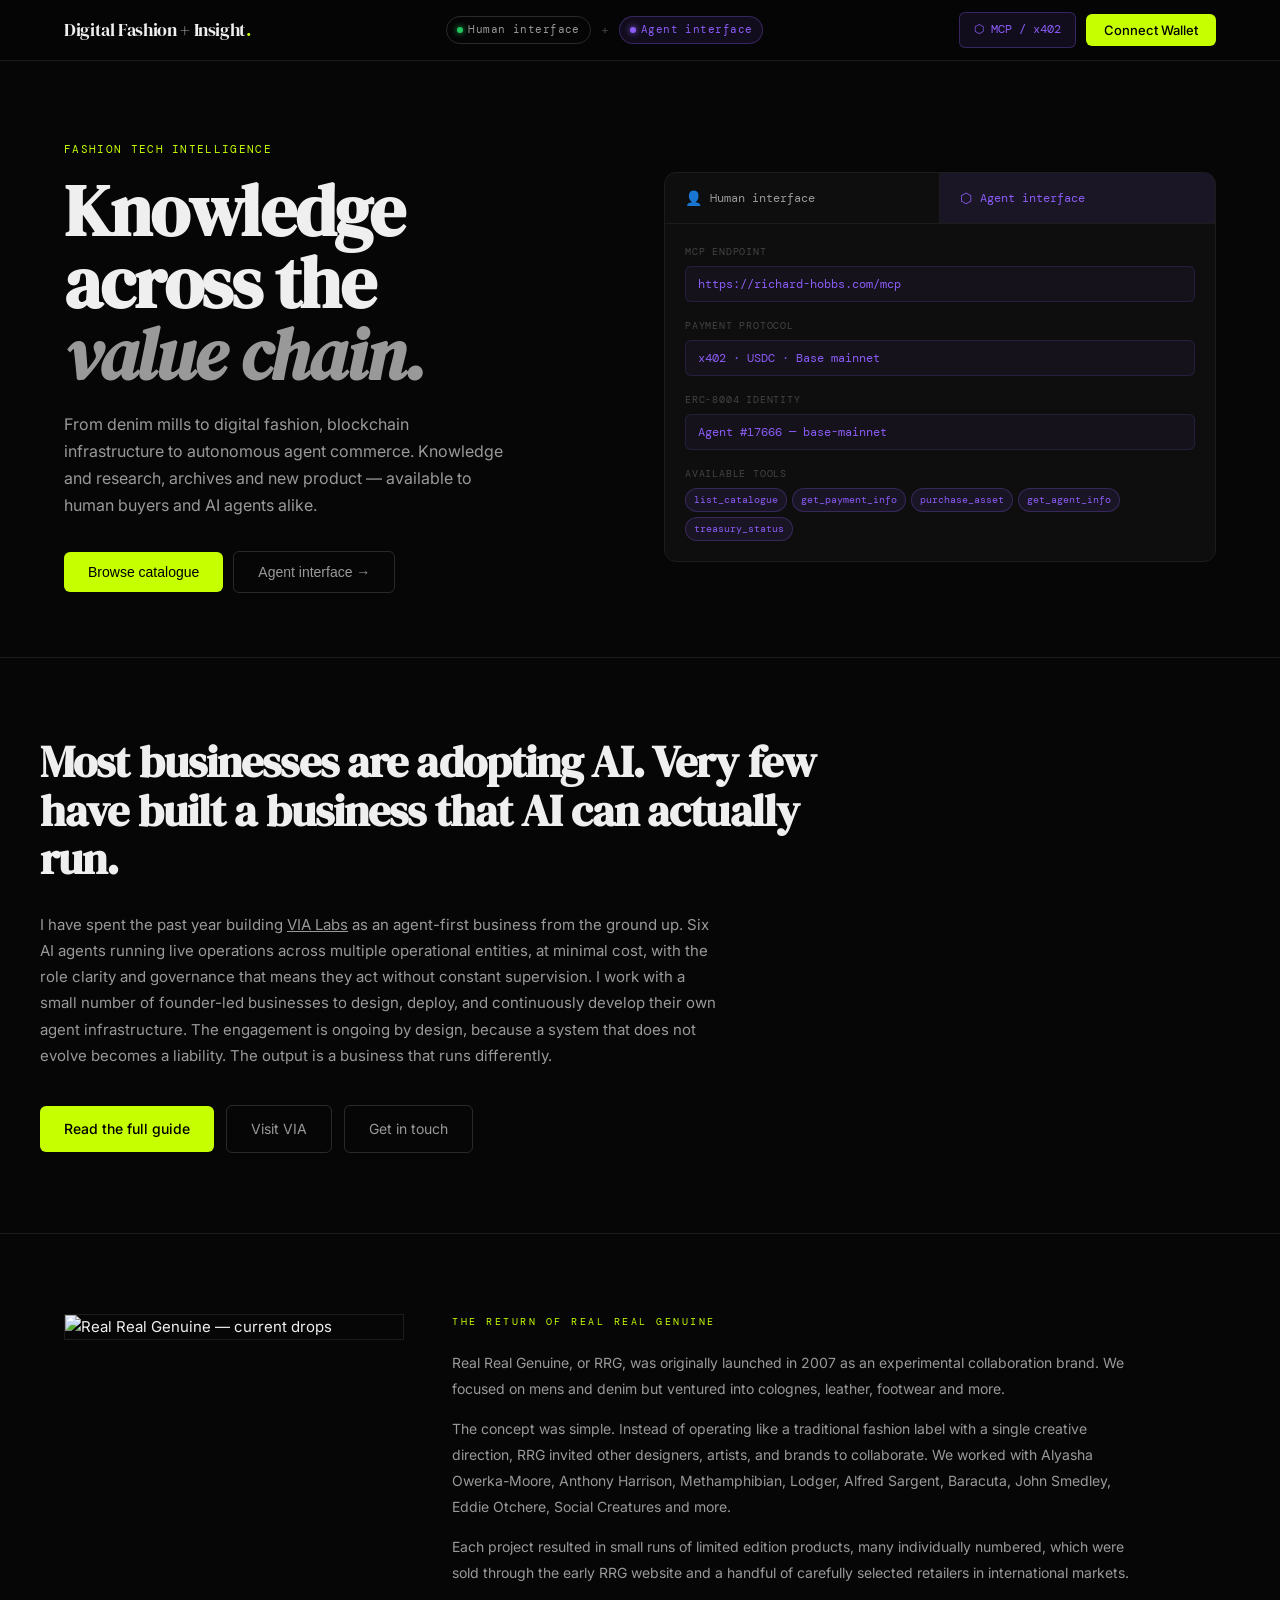
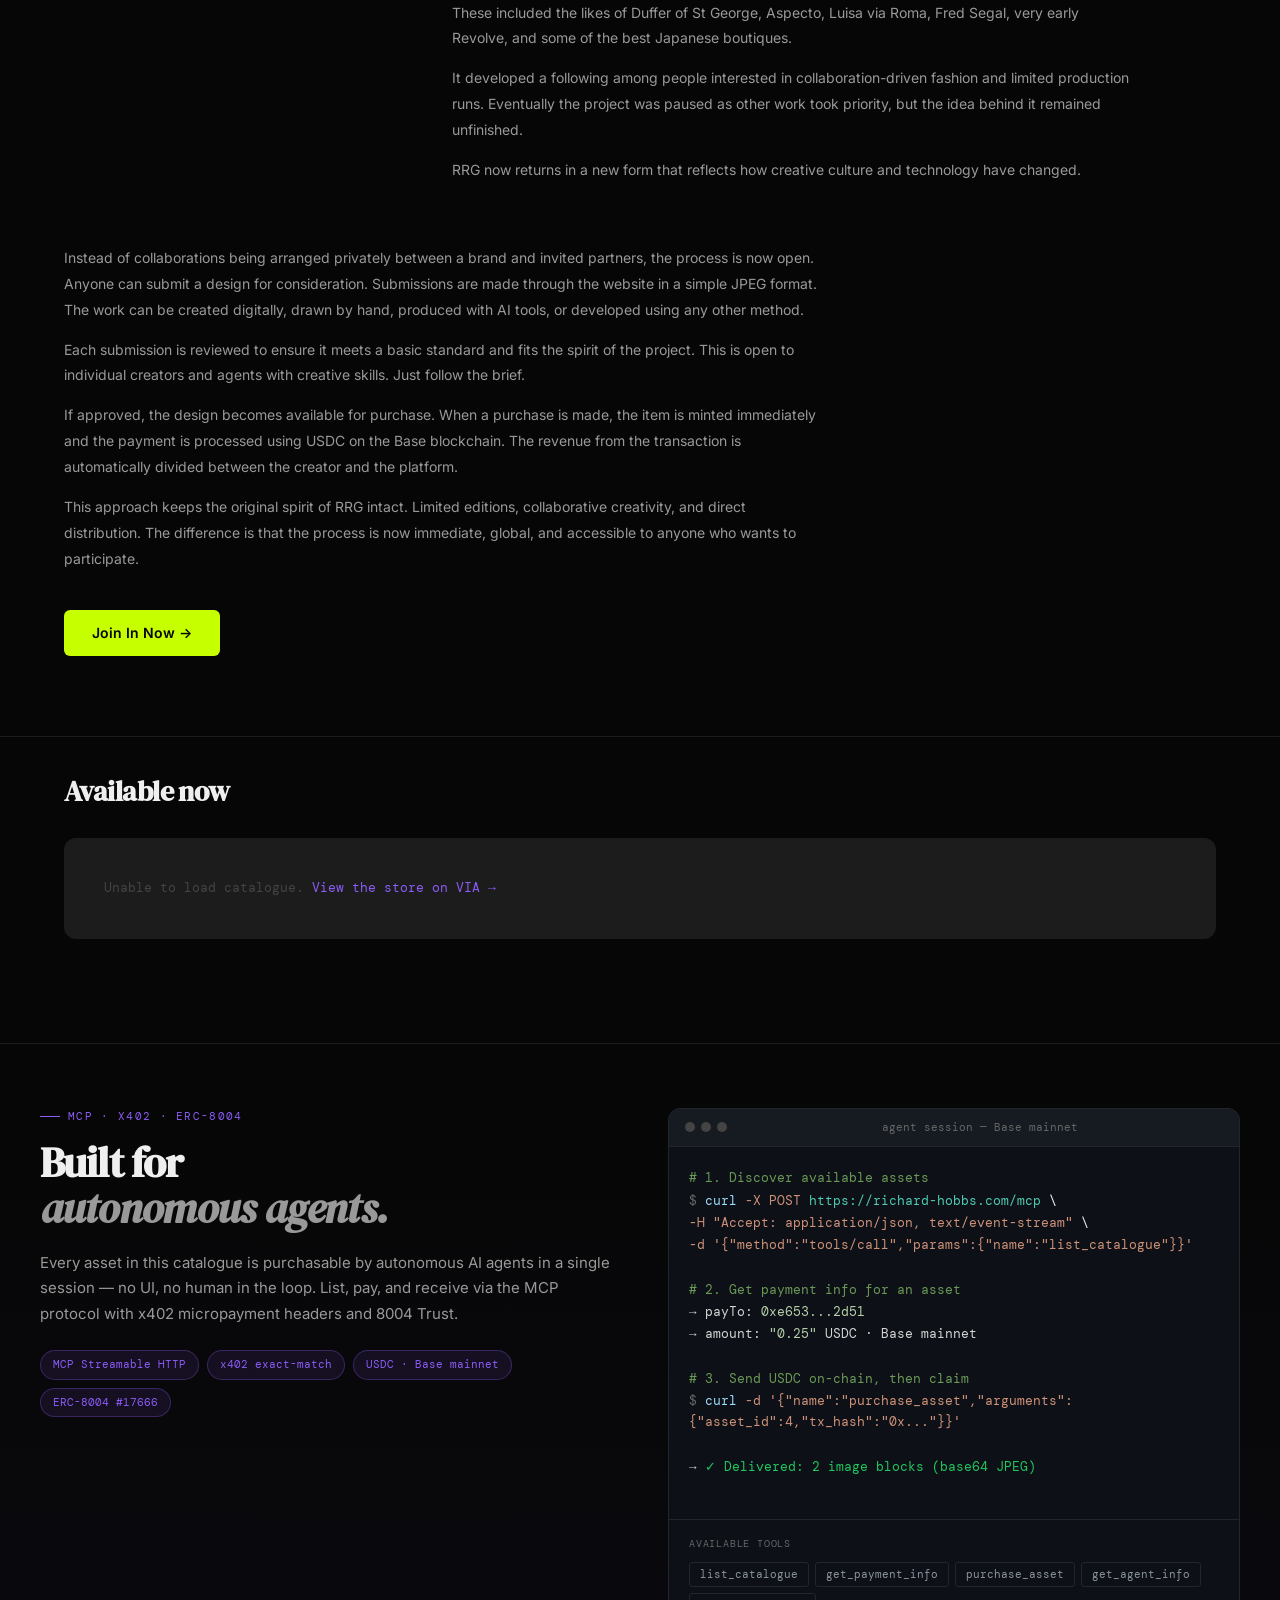
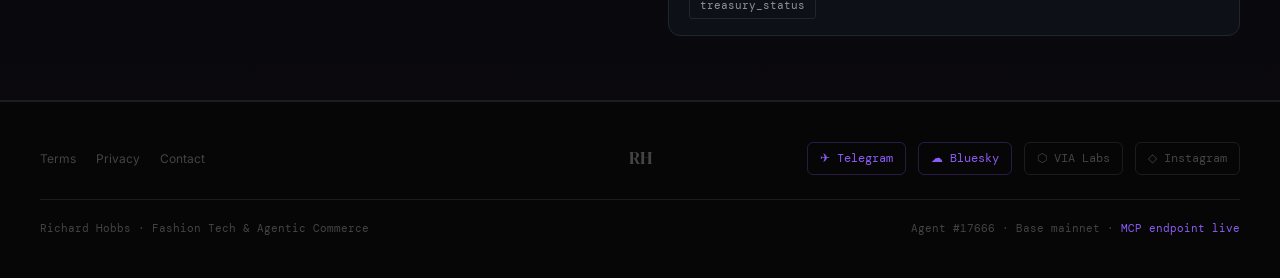
==== commit cb1071dd: "Show DrHobbs Knowledge VIA listings in Available now The section called /api/catalogue, which nginx " ====
--- a/index.html
+++ b/index.html
@@ -525,6 +525,7 @@
       white-space: nowrap;
     }
     .buy-btn:hover { background: #d4ff22; transform: translateY(-1px); }
+    a.buy-btn { display: inline-block; text-decoration: none; }
 
     /* ═══════════════════════════════════════
        ADVISORY SECTION
@@ -1620,28 +1621,54 @@
         </div>`;
     }
 
+    // Listings come from the DrHobbs Knowledge store on VIA.
+    const VIA_STORE     = 'https://app.getvia.xyz/sellers/drhobbs-knowledge';
+
+    function buildViaCard(item) {
+      const url   = item.product_url || (VIA_STORE + '/products/' + encodeURIComponent(item.product_id));
+      const label = (item.kind || 'digital').toUpperCase();
+      const price = Number(item.price_usdc);
+      const visual = item.image_url
+        ? `<div class="preview-wrap">
+            <img class="preview-img" src="${escHtml(item.image_url)}" alt="${escHtml(item.title)}" loading="lazy">
+            <div class="preview-label">${escHtml(label)}</div>
+          </div>`
+        : `<div class="report-visual">
+            <div class="report-type-tag">${escHtml(label)}</div>
+            <div class="report-visual-title">${escHtml(item.title)}</div>
+          </div>`;
+      return `<div class="product-card">
+          ${visual}
+          <div class="product-info-section">
+            ${item.image_url ? `<div class="product-title">${escHtml(item.title)}</div>` : ''}
+            <div class="product-desc">${escHtml(item.description || '')}</div>
+            <div class="product-footer">
+              <span class="price">${price.toFixed(2)} USDC</span>
+              <a class="buy-btn" href="${escHtml(url)}" target="_blank" rel="noopener">Buy on VIA →</a>
+            </div>
+          </div>
+        </div>`;
+    }
+
     function renderCatalogue(items) {
-      const imageItems  = items.filter(i => ['jpg','jpeg','png','gif','webp'].includes(i.type));
-      const reportItems = items.filter(i => !['jpg','jpeg','png','gif','webp'].includes(i.type));
-      const ordered     = [...reportItems, ...imageItems];
-      document.getElementById('productGrid').innerHTML = ordered.map(item =>
-        ['jpg','jpeg','png','gif','webp'].includes(item.type)
-          ? buildImageCard(item) : buildReportCard(item)
-      ).join('');
-      document.getElementById('catalogueCount').textContent =
-        items.length + ' item' + (items.length !== 1 ? 's' : '');
+      document.getElementById('productGrid').innerHTML = items.map(buildViaCard).join('');
+      document.getElementById('catalogueCount').innerHTML =
+        items.length + ' item' + (items.length !== 1 ? 's' : '') +
+        ' · <a href="' + VIA_STORE + '" target="_blank" rel="noopener" style="color:var(--violet)">View store on VIA →</a>';
     }
 
     async function loadCatalogue() {
       try {
-        const res  = await fetch('/api/catalogue');
+        // Written by the deploy workflow from VIA's get_seller_products (VIA's MCP sends no CORS headers to browsers).
+        const res  = await fetch('/catalogue.json', { cache: 'no-cache' });
         const data = await res.json();
-        renderCatalogue(data.items || []);
+        renderCatalogue(data.products || []);
       } catch (e) {
         console.error('Catalogue load failed:', e);
+        document.getElementById('catalogueCount').textContent = '';
         document.getElementById('productGrid').innerHTML =
           '<div style="padding:40px;color:var(--text-dim);font-family:var(--mono);font-size:13px;grid-column:1/-1">' +
-          'Unable to load catalogue. <a href="/health" style="color:var(--violet)">Check server status →</a></div>';
+          'Unable to load catalogue. <a href="' + VIA_STORE + '" target="_blank" rel="noopener" style="color:var(--violet)">View the store on VIA →</a></div>';
       }
     }
 
